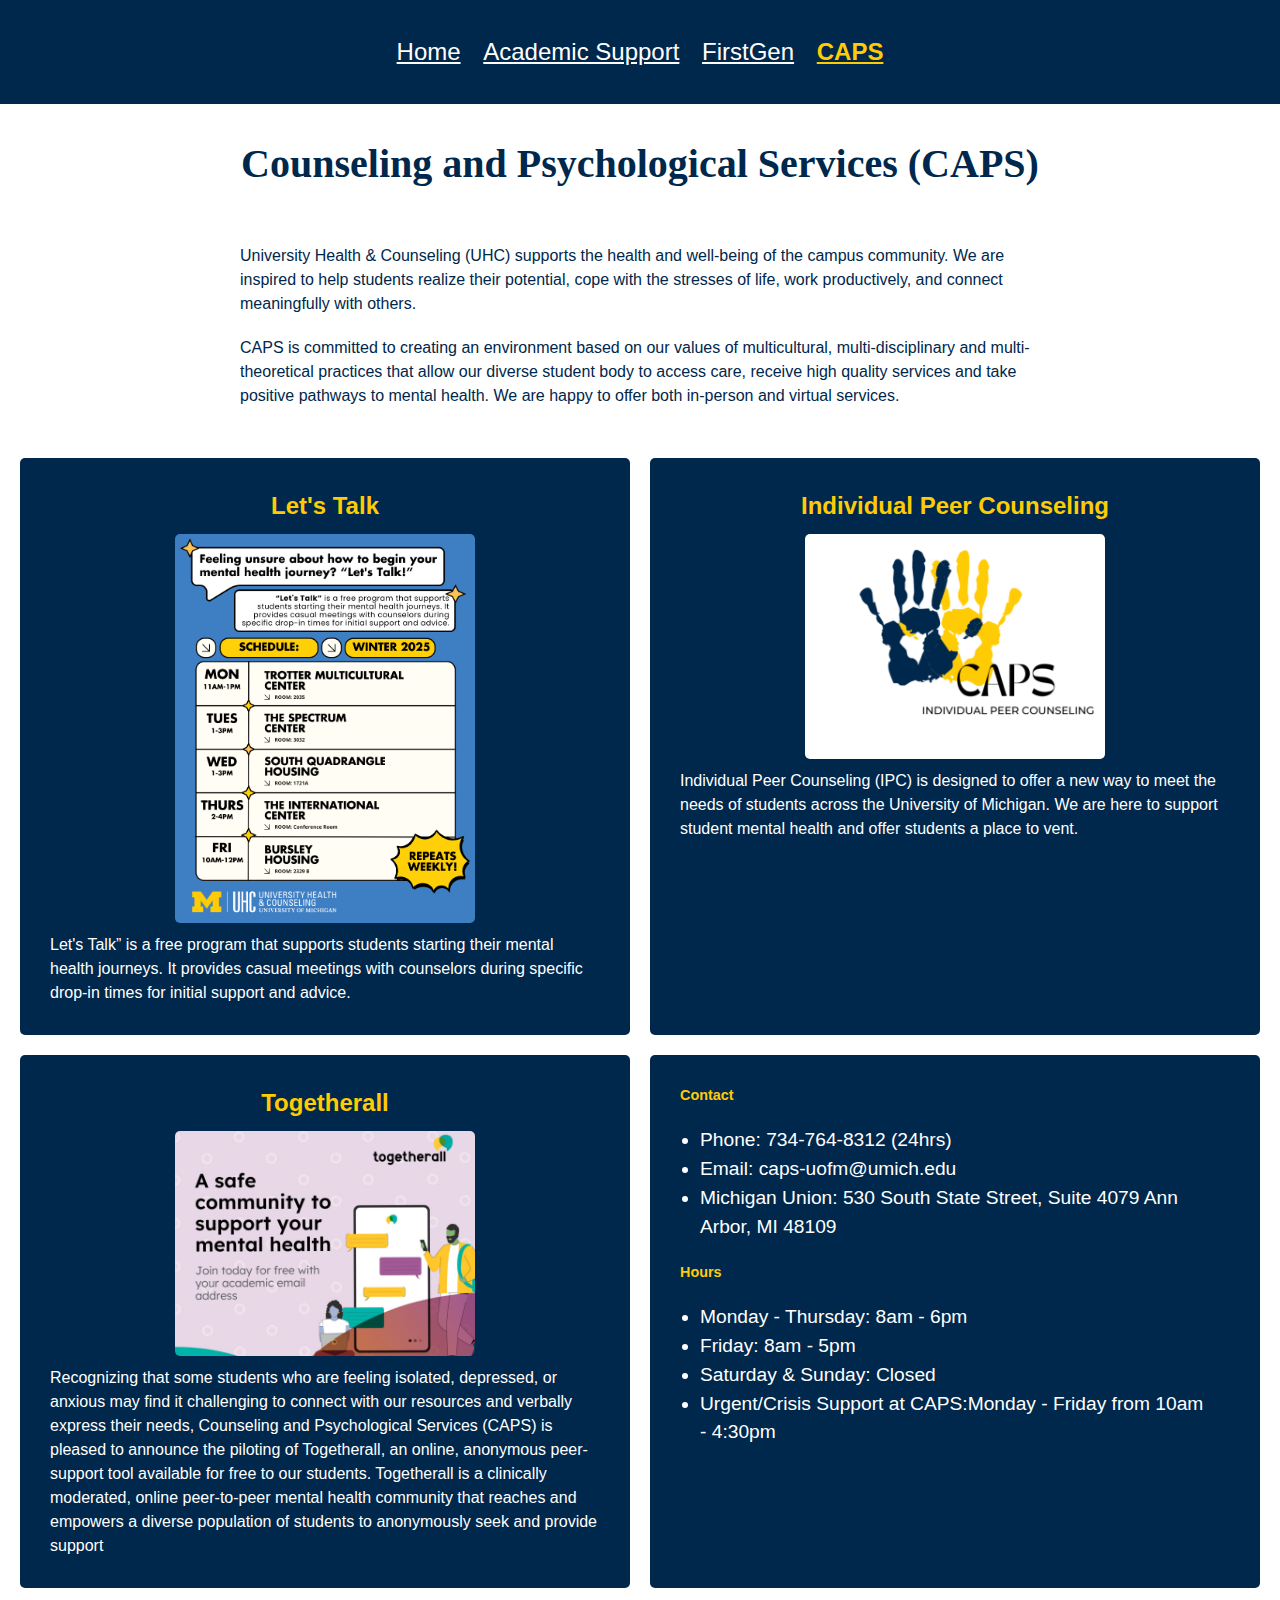
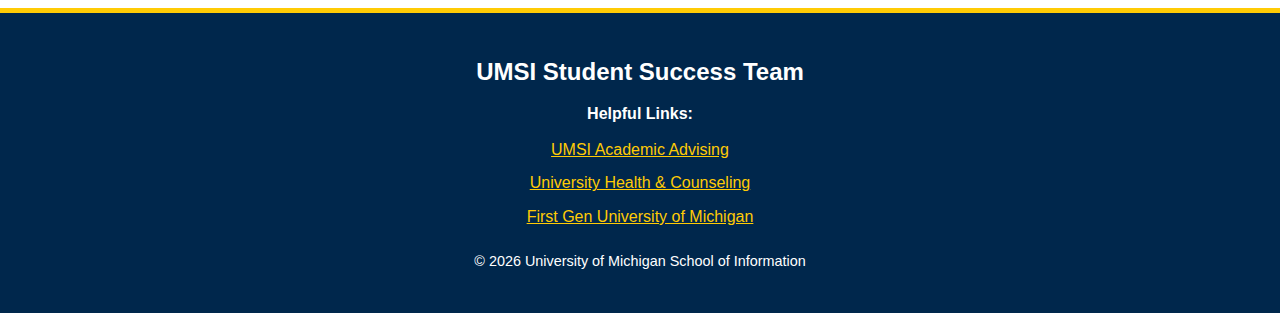
==== CAPS.html @ b820cd67 "Add files via upload" ====
<!DOCTYPE html>
<html lang="en">
<head>
    <meta charset="UTF-8">
    <meta name="viewport" content="width=device-width, initial-scale=1.0">
    <title>CAPS</title>
    <link rel="stylesheet" type="text/css" href="css/html5reset.css">
    <link rel="stylesheet" type="text/css" href="css/style.css">
</head>
<body>
    <header>
        <div class="skip"><a href = "#main" >Skip to Main Content</a></div>
    <nav>
        <ul>
            <li><a href = "index.html">Home</a></li>
            <li><a href = "UMSIAcademicAdvising.html">Academic Support</a></li>
            <li><a href = "FirstGenAdvising.html">FirstGen</a></li>
            <li><a href = "CAPS.html" class="current-page" aria-current="page">CAPS</a></li>
        </ul>
    </nav>
    </header>
    <main id="main">
        <h1>Counseling and Psychological Services (CAPS)</h1>
        <div>
            <p>University Health & Counseling (UHC) supports the health and well-being of the campus community. We are inspired to help students realize their potential, cope with the stresses of life, work productively, and connect meaningfully with others.</p>
            <br>
            <p>CAPS is committed to creating an environment based on our values of multicultural, multi-disciplinary and multi-theoretical practices that allow our diverse student body to access care, receive high quality services and take positive pathways to mental health. We are happy to offer both in-person and virtual services.
        </div>
        <div>
            <h2>Let's Talk</h2>
            <img src="images/LetsTalk.png" alt="Counseling and Psychological Services Let's Talk" width="500">
            <p>Let's Talk” is a free program that supports students starting their mental health journeys. It provides casual meetings with counselors during specific drop-in times for initial support and advice.</p>
        </div>
        <div>
            <h2>Individual Peer Counseling</h2>
            <img src="images/IndividualPeerCounseling.png" alt="Counseling and Psychological Services Individual Peer Counseling" width="500">
            <p>Individual Peer Counseling (IPC) is designed to offer a new way to meet the needs of students across the University of Michigan. We are here to support student mental health and offer students a place to vent.</p>
        </div>
        <div>
            <h2>Togetherall</h2>
            <img src="images/CAPS1.png" alt="Counseling and Psychological Services Togetherall" width="500">
            <p>Recognizing that some students who are feeling isolated, depressed, or anxious may find it challenging to connect with our resources and verbally express their needs, Counseling and Psychological Services (CAPS) is pleased to announce the piloting of Togetherall, an online, anonymous peer-support tool available for free to our students. Togetherall is a clinically moderated, online peer-to-peer mental health community that reaches and empowers a diverse population of students to anonymously seek and provide support</p>
        </div>

        <div>
            <h3>Contact</h3>
            <ul>
                <li>Phone: 734-764-8312 (24hrs)</li>
                <li>Email: caps-uofm@umich.edu</li>
                <li>Michigan Union: 530 South State Street, Suite 4079 Ann Arbor, MI 48109</li>
            </ul>
            <h3>Hours</h3>
            <ul>
                <li>Monday - Thursday: 8am - 6pm</li>
                <li>Friday: 8am - 5pm</li>
                <li>Saturday & Sunday: Closed</li>
                <li>Urgent/Crisis Support at CAPS:Monday - Friday from 10am - 4:30pm</li>
            </ul>
        </div>
        <!-- Content and images was take from University Health & Counseling: CAPS Counseling and Psychological Services homepage: https://caps.umich.edu -->
    </main>
    <footer>
        <h2>UMSI Student Success Team</h2>

        <div class="footer-links">
          <p><strong>Helpful Links:</strong></p>
          <ul>
            <li><a href="https://sites.google.com/umich.edu/msiacademicadvising/student-support-resources">UMSI Academic Advising</a></li>
            <li><a href="https://caps.umich.edu">University Health & Counseling</a></li>
            <li><a href="https://firstgen.umich.edu/about">First Gen University of Michigan</a></li>
          </ul>
        </div>

        <p class="copyright">&copy; <span id="year"></span> University of Michigan School of Information</p>
      </footer>

    <script>
        document.getElementById("year").textContent = new Date().getFullYear();
    </script>
</body>
</html>
---- css/style.css ----
.skip a{
    position: absolute;
    top: -40px;
}

.skip a:focus{
    top: 20px
}

nav {
    background-color: #00274C;
    padding: 40px 15px;
    margin: 0;
    box-sizing: border-box;
    font-size: .9rem;
    font-family: Arial, Helvetica, sans-serif;
    text-align: center;
}

nav ul li a.current-page {
    font-weight: bold;
    text-transform: uppercase;
    color: #FFCB05;
}

nav ul {
    list-style: none;
    text-align: center;
    padding: 0;
    margin: 0;
}

nav ul li {
    display: inline-block;
}

nav ul li a{
    text-decoration: underline;
    color: white;
    padding: 10px 8px;
}

main {
    display: grid;
    grid-template-columns: repeat(3, 1fr);
    gap: 10px;
    padding: 20px;
}

main h1 {
    grid-column: 1 / -1;
    display: block;
    text-align: center;
    font-size: 1.5rem;
    font-weight: bold;
    color: #00274C;
    font-family: Georgia, 'Times New Roman', Times, serif;
    margin-top: 20px;
    margin-bottom: 10px;
    border-radius: 8px;
}

main div:first-of-type {
    grid-column: 1 / -1;
    background-color: white;
    color: #00274C;
    font-family: Arial, Helvetica, sans-serif;
    align-items: center;
    font-size: .85rem;
    line-height: 1.5;
}

main div{
    display: block;
    background: #00274C;
    color: white;
    font-family: Arial, Helvetica, sans-serif;
    padding: 20px;
    border-radius: 5px;
    font-size: .9rem;
    line-height: 1.5;
}

main div h2{
    text-align: center;
    color: #FFCB05;
    font-size: 1rem;
}

main div ul{
    padding: 20px;
}

main div h3{
    text-align: left;
    color: #FFCB05;
    font-size: .9rem;
}

main div a{
    text-decoration: underline;
    color: white;
}

main section h2{
    text-align: center;
    color: #FFCB05;
    font-size: 1rem;
}

main section {
    background: #00274C;
    color: white;
    padding: 15px;
    border-radius: 5px;
    font-family: Arial, Helvetica, sans-serif;
    line-height: 1.5;
    padding: 20px 20px;
    font-size: .9rem;
}

main section article h3{
    color: #FFCB05;
}

main section article figure{
    text-align: center;
    font-size: .75rem;
}

main section ol {
    padding: 0px 20px;
    align-content: center;
}

main img {
    width: 100%;
    max-width: 300px;
    height: auto;
    display: block;
    margin: 10px auto;
    border-radius: 5px;
}

figure {
    text-align: center;
}

footer {
    background-color: #00274C;
    color: white;
    text-align: center;
    padding: 40px 20px;
    font-family: Arial, Helvetica, sans-serif;
    font-size: 1rem;
    line-height: 1.6;
    border-top: 5px solid #FFCB05;
}

footer h2 {
    font-size: 1.5rem;
    margin-bottom: 10px;
}

.footer-links ul {
    list-style: none;
    padding: 0;
    margin: 10px 0 20px 0;
}

.footer-links ul li {
    margin: 8px 0;
}

footer a {
    color: #FFCB05;
    text-decoration: underline;
}

footer a:hover {
    text-decoration: none;
}

footer .copyright {
    font-size: 0.9rem;
    margin-top: 20px;
}

.umlogo{
    width: 50%;
    align-items: center;
    grid-column: 1/-1;
}

#life-outside-classroom ul{
    padding: 20px
}

@media all and (min-width: 800px){
    main {
        gap: 10px;
        padding: 20px;
        display: grid;
        display: grid;
        grid-template-columns: 1fr 1fr;
        gap: 20px;
        padding: 20px;
        align-items: start;
        align-items: stretch;
    }

    main h1{
        font-size: 2.5rem;
    }

    main section h2{
        font-size: 1.5rem;
    }

    nav{
        font-size: 1.5rem;
    }

    main section{
        padding: 30px 30px;
        font-size: 1.2rem;
        max-width: 800px;
        margin: 0 auto;
        text-align: left;
    }

    main div {
        max-width: 800px;
        margin: 0 auto;
        text-align: left;
        font-size: 1.2rem;
        padding: 30px 30px;
    }

    main div h2{
        font-size: 1.5rem;
    }

    main div p{
        font-size: 1rem;
    }

    #resource-finder {
    grid-column: auto;
    width: 100%;
    max-width: unset;
    margin: 0;
    box-sizing: border-box;
    }

    #life-outside-classroom {
        grid-column: 1 / -1;
    }

    #page-title {
        grid-column: 1 / -1;
        grid-row: 1;
      }

    #intro {
        grid-column: 1 / -1;
        grid-row: 2;
      }

    #deadlines {
        grid-column: 1;
        grid-row: 3;
      }
    #advisors {
        grid-column: 2;
        grid-row: 3 / span 2;
      }
    #connect-advisor {
        grid-column: 1;
        grid-row: 4;
        width: 100%;
        max-width: unset;
        margin: 0;
        box-sizing: border-box;
    }

    #firstgen-title {
        grid-column: 1 / -1;
        grid-row: 1;
      }

      #firstgen-history {
        grid-column: 1 / -1;
        grid-row: 2;
      }

      #define-firstgen {
        grid-column: 1;
        grid-row: 3;
      }

      #to-be-firstgen {
        grid-column: 1;
        grid-row: 4;
      }

      #mentorship {
        grid-column: 2;
        grid-row: 3 / span 2; /* Stretches across rows 3 and 4 */
      }
}
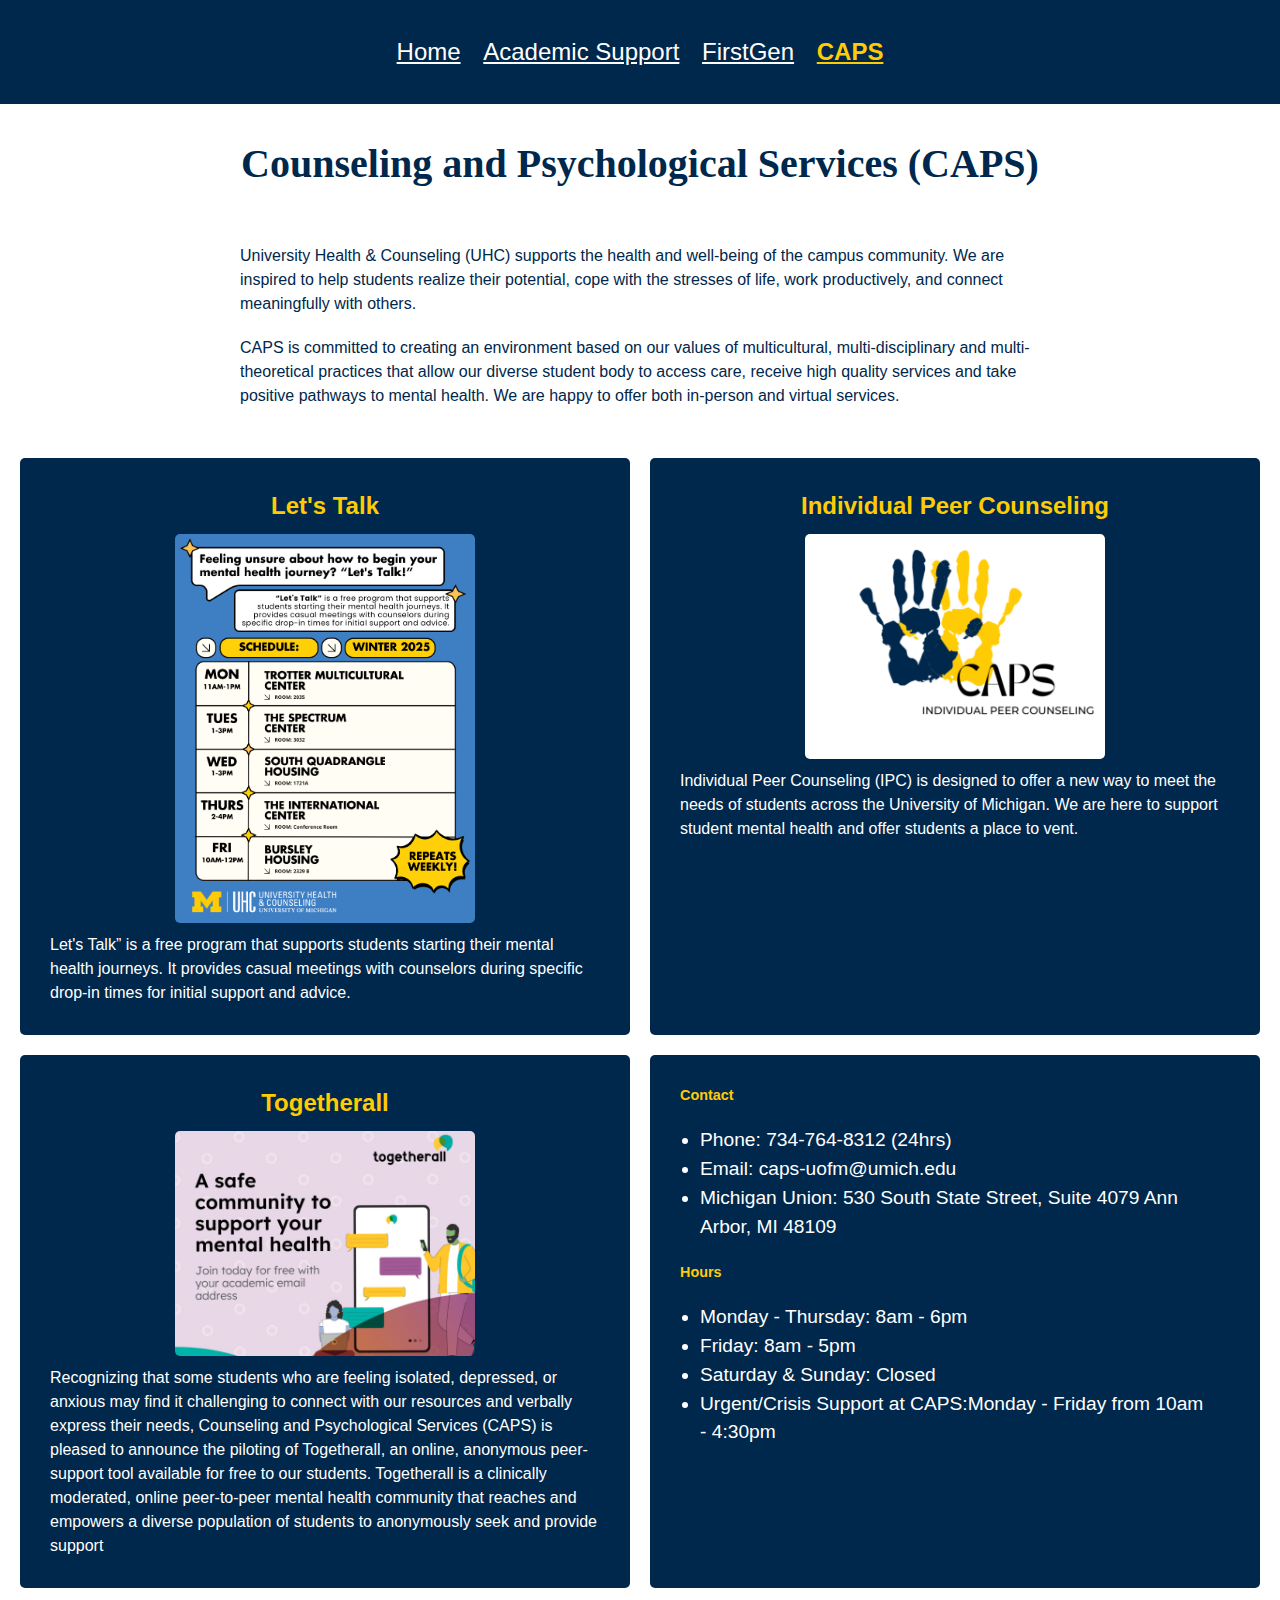
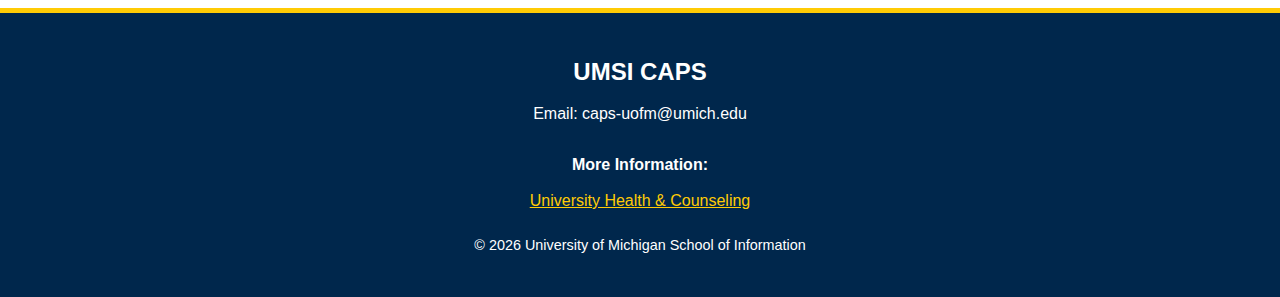
==== commit dd1890b1: "Add files via upload" ====
--- a/CAPS.html
+++ b/CAPS.html
@@ -60,14 +60,13 @@
         <!-- Content and images was take from University Health & Counseling: CAPS Counseling and Psychological Services homepage: https://caps.umich.edu -->
     </main>
     <footer>
-        <h2>UMSI Student Success Team</h2>
-
+        <h2>UMSI CAPS</h2>
+        <p>Email: caps-uofm@umich.edu</p>
+        <br>
         <div class="footer-links">
-          <p><strong>Helpful Links:</strong></p>
+          <p><strong>More Information:</strong></p>
           <ul>
-            <li><a href="https://sites.google.com/umich.edu/msiacademicadvising/student-support-resources">UMSI Academic Advising</a></li>
             <li><a href="https://caps.umich.edu">University Health & Counseling</a></li>
-            <li><a href="https://firstgen.umich.edu/about">First Gen University of Michigan</a></li>
           </ul>
         </div>
 
--- a/css/style.css
+++ b/css/style.css
@@ -308,4 +308,25 @@
         grid-column: 2;
         grid-row: 3 / span 2; /* Stretches across rows 3 and 4 */
       }
+
+    body.error-page main#main {
+        display: flex;
+        flex-direction: column;
+        align-items: center;
+        justify-content: center;
+        min-height: 70vh;
+        text-align: center;
+    }
+    body.error-page main#main section {
+        max-width: 600px;
+        width: 100%;
+    }
+
+    main a,
+    main a:visited,
+    main a:hover,
+    main a:focus {
+        color: #FFCB05;
+        text-decoration: underline;
+    }
 }